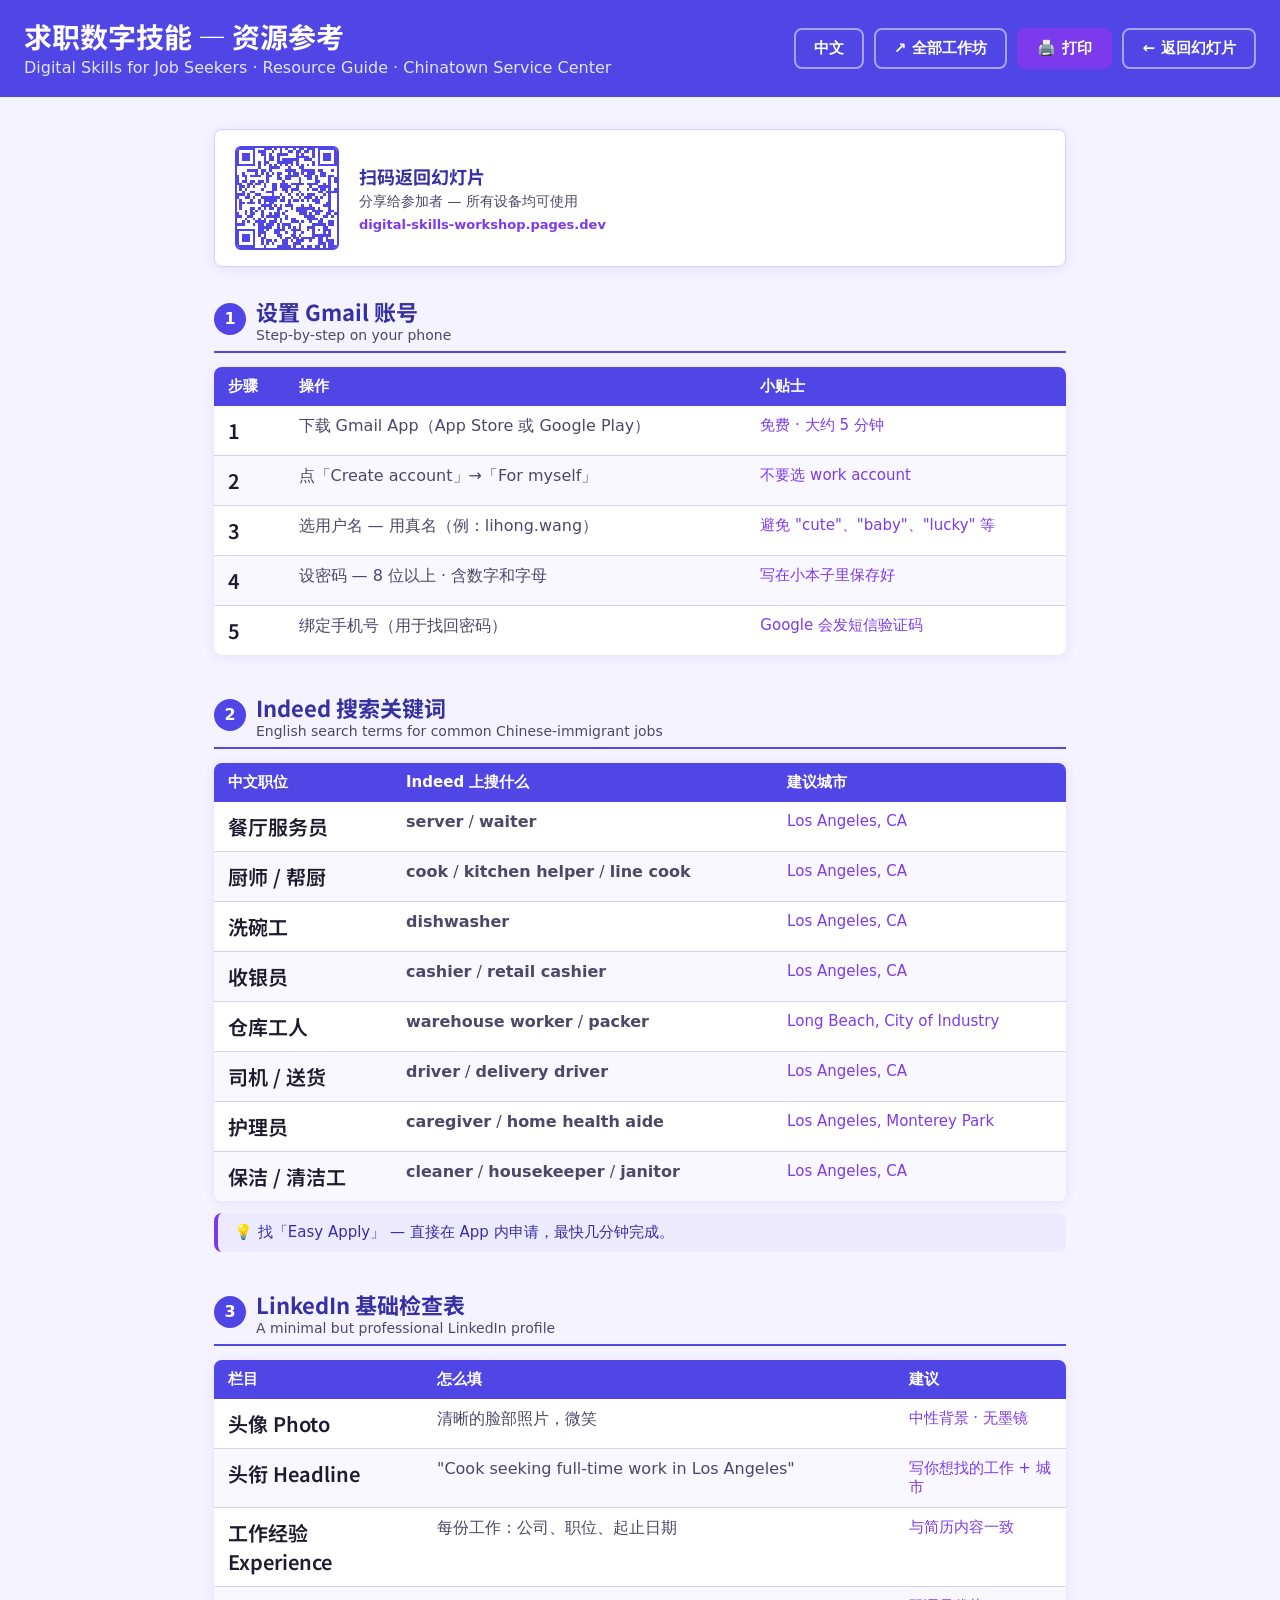
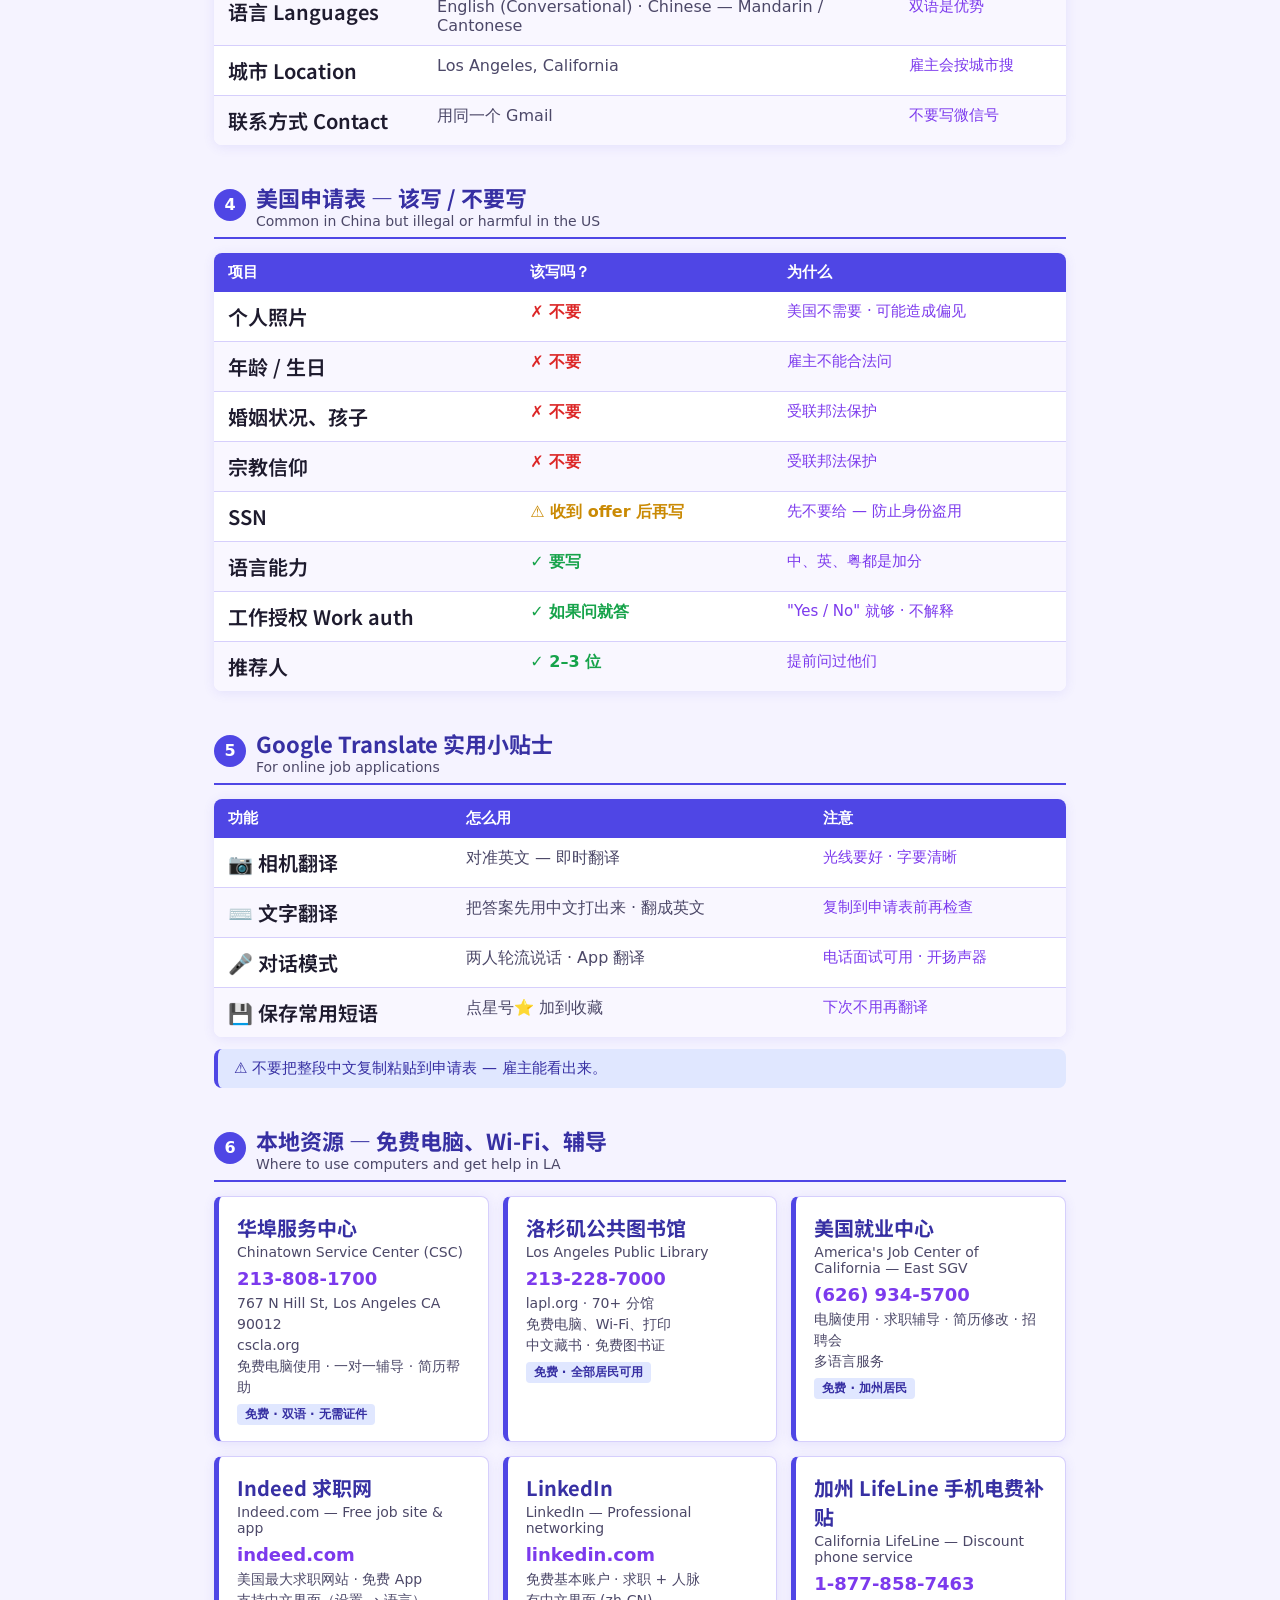
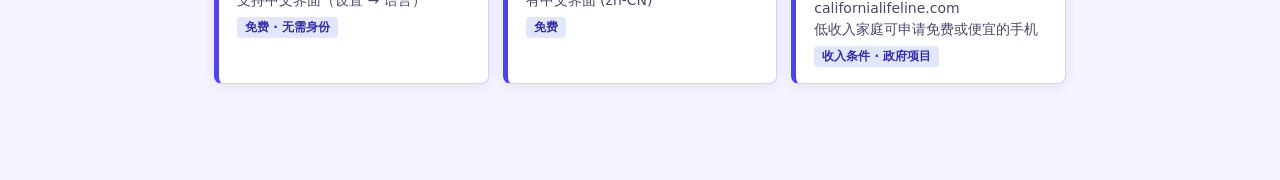
==== resources.html @ 804220ac "Initial commit: Digital Skills Workshop with hub back-chip 13-slide bilingual workshop deck for the " ====
<!DOCTYPE html>
<html lang="zh-Hans">
<head>
  <meta charset="UTF-8">
  <meta name="viewport" content="width=device-width, initial-scale=1.0">
  <title>求职数字技能 — 资源 · Digital Skills Resources — CSC</title>
  <meta name="description" content="Bilingual digital skills reference guide for new immigrants in LA — email setup, Indeed search terms, LinkedIn basics, US application rules. Chinatown Service Center.">
  <link rel="canonical" href="https://digital-skills-workshop.pages.dev/resources">
  <meta property="og:title" content="求职数字技能 — 资源参考 · Digital Skills Resources — Chinatown Service Center">
  <meta property="og:description" content="Bilingual digital skills reference — Gmail, Indeed, LinkedIn, online applications, and local computer-lab resources for job seekers in LA.">
  <meta property="og:type" content="website">
  <meta property="og:url" content="https://digital-skills-workshop.pages.dev/resources">
  <meta name="twitter:card" content="summary">
  <link rel="icon" href="data:image/svg+xml,<svg xmlns='http://www.w3.org/2000/svg' viewBox='0 0 100 100'><text y='.9em' font-size='90'>📱</text></svg>">
  <link rel="preconnect" href="https://fonts.googleapis.com">
  <link rel="preconnect" href="https://fonts.gstatic.com" crossorigin>
  <link rel="stylesheet" href="https://fonts.googleapis.com/css2?family=Noto+Sans+SC:wght@400;500;700&display=swap">
  <link rel="stylesheet" href="styles.css">
  <link rel="stylesheet" href="print.css">
</head>
<body class="zh resources-body">

<!-- ── Header ──────────────────────────────────────────── -->
<header class="resources-header no-print">
  <div class="resources-title-block">
    <div class="resources-title-zh">求职数字技能 — 资源参考</div>
    <div class="resources-title-en">Digital Skills for Job Seekers · Resource Guide · Chinatown Service Center</div>
  </div>
  <div class="header-actions">
    <button class="btn-ghost" id="langToggle" onclick="toggleLang()" aria-label="切换语言 · Toggle language">中文</button>
    <a class="btn-ghost" href="https://csc-workshops.pages.dev" target="_blank" rel="noopener">↗ <span class="zh">全部工作坊</span><span class="en">All workshops</span></a>
    <button class="btn-primary print-btn" onclick="window.print()">🖨️ <span class="zh">打印</span><span class="en">Print</span></button>
    <a class="btn-ghost back-link" href="index.html">← <span class="zh">返回幻灯片</span><span class="en">Back to Slides</span></a>
  </div>
</header>

<main class="resources-page">

  <!-- QR top -->
  <div class="qr-top-row no-print" id="qr-top-row">
    <div id="qr-top"></div>
    <div class="qr-top-info">
      <div class="qr-top-zh"><span class="zh">扫码返回幻灯片</span><span class="en">Scan to view slides</span></div>
      <div class="qr-top-en"><span class="zh">分享给参加者 — 所有设备均可使用</span><span class="en">Share with participants — works on any device</span></div>
      <div class="qr-top-url">digital-skills-workshop.pages.dev</div>
    </div>
  </div>

  <!-- ── Section 1: Gmail Setup Quick Steps ────────────── -->
  <div class="resource-section">
    <div class="section-header">
      <div class="section-num">1</div>
      <div>
        <div class="section-title-zh"><span class="zh">设置 Gmail 账号</span><span class="en">Setting Up Gmail</span></div>
        <div class="section-title-en"><span class="zh">Step-by-step on your phone</span><span class="en">手机操作步骤</span></div>
      </div>
    </div>
    <table class="res-table">
      <thead>
        <tr>
          <th><span class="zh">步骤</span><span class="en">Step</span></th>
          <th><span class="zh">操作</span><span class="en">What to do</span></th>
          <th><span class="zh">小贴士</span><span class="en">Tips</span></th>
        </tr>
      </thead>
      <tbody>
        <tr>
          <td class="zh-cell">1</td>
          <td class="en-cell"><span class="zh">下载 Gmail App（App Store 或 Google Play）</span><span class="en">Download Gmail app (App Store / Google Play)</span></td>
          <td class="tip-cell"><span class="zh">免费 · 大约 5 分钟</span><span class="en">Free · about 5 minutes</span></td>
        </tr>
        <tr>
          <td class="zh-cell">2</td>
          <td class="en-cell"><span class="zh">点「Create account」→「For myself」</span><span class="en">Tap "Create account" → "For myself"</span></td>
          <td class="tip-cell"><span class="zh">不要选 work account</span><span class="en">Don't pick "work account"</span></td>
        </tr>
        <tr>
          <td class="zh-cell">3</td>
          <td class="en-cell"><span class="zh">选用户名 — 用真名（例：lihong.wang）</span><span class="en">Pick username — use your real name (e.g., lihong.wang)</span></td>
          <td class="tip-cell"><span class="zh">避免 "cute"、"baby"、"lucky" 等</span><span class="en">Avoid "cute", "baby", "lucky", etc.</span></td>
        </tr>
        <tr>
          <td class="zh-cell">4</td>
          <td class="en-cell"><span class="zh">设密码 — 8 位以上 · 含数字和字母</span><span class="en">Set password — 8+ chars with letters &amp; numbers</span></td>
          <td class="tip-cell"><span class="zh">写在小本子里保存好</span><span class="en">Write it in a notebook and keep safe</span></td>
        </tr>
        <tr>
          <td class="zh-cell">5</td>
          <td class="en-cell"><span class="zh">绑定手机号（用于找回密码）</span><span class="en">Link phone number (for recovery)</span></td>
          <td class="tip-cell"><span class="zh">Google 会发短信验证码</span><span class="en">Google will text a verification code</span></td>
        </tr>
      </tbody>
    </table>
  </div>

  <!-- ── Section 2: Indeed Search Tips ─────────────────── -->
  <div class="resource-section">
    <div class="section-header">
      <div class="section-num">2</div>
      <div>
        <div class="section-title-zh"><span class="zh">Indeed 搜索关键词</span><span class="en">Indeed Search Keywords</span></div>
        <div class="section-title-en"><span class="zh">English search terms for common Chinese-immigrant jobs</span><span class="en">常见职位的英文搜索词</span></div>
      </div>
    </div>
    <table class="res-table">
      <thead>
        <tr>
          <th><span class="zh">中文职位</span><span class="en">Job (CN)</span></th>
          <th><span class="zh">Indeed 上搜什么</span><span class="en">Search this on Indeed</span></th>
          <th><span class="zh">建议城市</span><span class="en">City suggestion</span></th>
        </tr>
      </thead>
      <tbody>
        <tr>
          <td class="zh-cell"><span class="zh">餐厅服务员</span><span class="en">Restaurant server</span></td>
          <td class="en-cell"><strong>server</strong> / <strong>waiter</strong></td>
          <td class="tip-cell">Los Angeles, CA</td>
        </tr>
        <tr>
          <td class="zh-cell"><span class="zh">厨师 / 帮厨</span><span class="en">Cook / kitchen helper</span></td>
          <td class="en-cell"><strong>cook</strong> / <strong>kitchen helper</strong> / <strong>line cook</strong></td>
          <td class="tip-cell">Los Angeles, CA</td>
        </tr>
        <tr>
          <td class="zh-cell"><span class="zh">洗碗工</span><span class="en">Dishwasher</span></td>
          <td class="en-cell"><strong>dishwasher</strong></td>
          <td class="tip-cell">Los Angeles, CA</td>
        </tr>
        <tr>
          <td class="zh-cell"><span class="zh">收银员</span><span class="en">Cashier</span></td>
          <td class="en-cell"><strong>cashier</strong> / <strong>retail cashier</strong></td>
          <td class="tip-cell">Los Angeles, CA</td>
        </tr>
        <tr>
          <td class="zh-cell"><span class="zh">仓库工人</span><span class="en">Warehouse worker</span></td>
          <td class="en-cell"><strong>warehouse worker</strong> / <strong>packer</strong></td>
          <td class="tip-cell">Long Beach, City of Industry</td>
        </tr>
        <tr>
          <td class="zh-cell"><span class="zh">司机 / 送货</span><span class="en">Driver / delivery</span></td>
          <td class="en-cell"><strong>driver</strong> / <strong>delivery driver</strong></td>
          <td class="tip-cell">Los Angeles, CA</td>
        </tr>
        <tr>
          <td class="zh-cell"><span class="zh">护理员</span><span class="en">Caregiver / home aide</span></td>
          <td class="en-cell"><strong>caregiver</strong> / <strong>home health aide</strong></td>
          <td class="tip-cell">Los Angeles, Monterey Park</td>
        </tr>
        <tr>
          <td class="zh-cell"><span class="zh">保洁 / 清洁工</span><span class="en">Cleaner / housekeeping</span></td>
          <td class="en-cell"><strong>cleaner</strong> / <strong>housekeeper</strong> / <strong>janitor</strong></td>
          <td class="tip-cell">Los Angeles, CA</td>
        </tr>
      </tbody>
    </table>
    <div style="margin-top:12px;background:var(--accent-light);border-left:4px solid var(--accent-dark);border-radius:8px;padding:10px 16px;font-size:15px;color:var(--primary-dark);">
      <span class="zh">💡 找「Easy Apply」 — 直接在 App 内申请，最快几分钟完成。</span>
      <span class="en">💡 Look for "Easy Apply" — apply directly inside the app, often in minutes.</span>
    </div>
  </div>

  <!-- ── Section 3: LinkedIn Quick Checklist ───────────── -->
  <div class="resource-section">
    <div class="section-header">
      <div class="section-num">3</div>
      <div>
        <div class="section-title-zh"><span class="zh">LinkedIn 基础检查表</span><span class="en">LinkedIn Basics Checklist</span></div>
        <div class="section-title-en"><span class="zh">A minimal but professional LinkedIn profile</span><span class="en">最低但专业的 LinkedIn 资料</span></div>
      </div>
    </div>
    <table class="res-table">
      <thead>
        <tr>
          <th><span class="zh">栏目</span><span class="en">Field</span></th>
          <th><span class="zh">怎么填</span><span class="en">What to put</span></th>
          <th><span class="zh">建议</span><span class="en">Tip</span></th>
        </tr>
      </thead>
      <tbody>
        <tr>
          <td class="zh-cell"><span class="zh">头像 Photo</span><span class="en">Profile photo</span></td>
          <td class="en-cell"><span class="zh">清晰的脸部照片，微笑</span><span class="en">Clear headshot, smiling</span></td>
          <td class="tip-cell"><span class="zh">中性背景 · 无墨镜</span><span class="en">Plain background · no sunglasses</span></td>
        </tr>
        <tr>
          <td class="zh-cell"><span class="zh">头衔 Headline</span><span class="en">Headline</span></td>
          <td class="en-cell"><span class="zh">"Cook seeking full-time work in Los Angeles"</span><span class="en">"Cook seeking full-time work in Los Angeles"</span></td>
          <td class="tip-cell"><span class="zh">写你想找的工作 + 城市</span><span class="en">What you're seeking + city</span></td>
        </tr>
        <tr>
          <td class="zh-cell"><span class="zh">工作经验 Experience</span><span class="en">Experience</span></td>
          <td class="en-cell"><span class="zh">每份工作：公司、职位、起止日期</span><span class="en">Each job: company, title, dates</span></td>
          <td class="tip-cell"><span class="zh">与简历内容一致</span><span class="en">Match your resume</span></td>
        </tr>
        <tr>
          <td class="zh-cell"><span class="zh">语言 Languages</span><span class="en">Languages</span></td>
          <td class="en-cell"><span class="zh">English (Conversational) · Chinese — Mandarin / Cantonese</span><span class="en">English (Conversational) · Chinese — Mandarin / Cantonese</span></td>
          <td class="tip-cell"><span class="zh">双语是优势</span><span class="en">Bilingual is a plus</span></td>
        </tr>
        <tr>
          <td class="zh-cell"><span class="zh">城市 Location</span><span class="en">Location</span></td>
          <td class="en-cell"><span class="zh">Los Angeles, California</span><span class="en">Los Angeles, California</span></td>
          <td class="tip-cell"><span class="zh">雇主会按城市搜</span><span class="en">Employers filter by city</span></td>
        </tr>
        <tr>
          <td class="zh-cell"><span class="zh">联系方式 Contact</span><span class="en">Contact info</span></td>
          <td class="en-cell"><span class="zh">用同一个 Gmail</span><span class="en">Use the same Gmail you set up</span></td>
          <td class="tip-cell"><span class="zh">不要写微信号</span><span class="en">Don't list a WeChat ID</span></td>
        </tr>
      </tbody>
    </table>
  </div>

  <!-- ── Section 4: What to Include / Avoid on US Applications -->
  <div class="resource-section">
    <div class="section-header">
      <div class="section-num">4</div>
      <div>
        <div class="section-title-zh"><span class="zh">美国申请表 — 该写 / 不要写</span><span class="en">US Applications — Include / Avoid</span></div>
        <div class="section-title-en"><span class="zh">Common in China but illegal or harmful in the US</span><span class="en">在中国常见但在美国不合法或不利的</span></div>
      </div>
    </div>
    <table class="res-table">
      <thead>
        <tr>
          <th><span class="zh">项目</span><span class="en">Item</span></th>
          <th><span class="zh">该写吗？</span><span class="en">Include?</span></th>
          <th><span class="zh">为什么</span><span class="en">Why</span></th>
        </tr>
      </thead>
      <tbody>
        <tr>
          <td class="zh-cell"><span class="zh">个人照片</span><span class="en">Personal photo</span></td>
          <td class="en-cell" style="color:#dc2626;font-weight:700;">✗ <span class="zh">不要</span><span class="en">No</span></td>
          <td class="tip-cell"><span class="zh">美国不需要 · 可能造成偏见</span><span class="en">Not used in US · could bias employers</span></td>
        </tr>
        <tr>
          <td class="zh-cell"><span class="zh">年龄 / 生日</span><span class="en">Age / birthday</span></td>
          <td class="en-cell" style="color:#dc2626;font-weight:700;">✗ <span class="zh">不要</span><span class="en">No</span></td>
          <td class="tip-cell"><span class="zh">雇主不能合法问</span><span class="en">Employers can't legally ask</span></td>
        </tr>
        <tr>
          <td class="zh-cell"><span class="zh">婚姻状况、孩子</span><span class="en">Marital status, children</span></td>
          <td class="en-cell" style="color:#dc2626;font-weight:700;">✗ <span class="zh">不要</span><span class="en">No</span></td>
          <td class="tip-cell"><span class="zh">受联邦法保护</span><span class="en">Protected by federal law</span></td>
        </tr>
        <tr>
          <td class="zh-cell"><span class="zh">宗教信仰</span><span class="en">Religion</span></td>
          <td class="en-cell" style="color:#dc2626;font-weight:700;">✗ <span class="zh">不要</span><span class="en">No</span></td>
          <td class="tip-cell"><span class="zh">受联邦法保护</span><span class="en">Protected by federal law</span></td>
        </tr>
        <tr>
          <td class="zh-cell"><span class="zh">SSN</span><span class="en">Social Security Number</span></td>
          <td class="en-cell" style="color:#ca8a04;font-weight:700;">⚠ <span class="zh">收到 offer 后再写</span><span class="en">Only after offer</span></td>
          <td class="tip-cell"><span class="zh">先不要给 — 防止身份盗用</span><span class="en">Don't share early — identity theft risk</span></td>
        </tr>
        <tr>
          <td class="zh-cell"><span class="zh">语言能力</span><span class="en">Languages</span></td>
          <td class="en-cell" style="color:#16a34a;font-weight:700;">✓ <span class="zh">要写</span><span class="en">Yes</span></td>
          <td class="tip-cell"><span class="zh">中、英、粤都是加分</span><span class="en">Chinese/English/Cantonese all help</span></td>
        </tr>
        <tr>
          <td class="zh-cell"><span class="zh">工作授权 Work auth</span><span class="en">Work authorization</span></td>
          <td class="en-cell" style="color:#16a34a;font-weight:700;">✓ <span class="zh">如果问就答</span><span class="en">Answer if asked</span></td>
          <td class="tip-cell"><span class="zh">"Yes / No" 就够 · 不解释</span><span class="en">"Yes / No" is enough · no need to explain</span></td>
        </tr>
        <tr>
          <td class="zh-cell"><span class="zh">推荐人</span><span class="en">References</span></td>
          <td class="en-cell" style="color:#16a34a;font-weight:700;">✓ <span class="zh">2–3 位</span><span class="en">2–3 people</span></td>
          <td class="tip-cell"><span class="zh">提前问过他们</span><span class="en">Ask them first</span></td>
        </tr>
      </tbody>
    </table>
  </div>

  <!-- ── Section 5: Google Translate Tips ──────────────── -->
  <div class="resource-section">
    <div class="section-header">
      <div class="section-num">5</div>
      <div>
        <div class="section-title-zh"><span class="zh">Google Translate 实用小贴士</span><span class="en">Google Translate Tips</span></div>
        <div class="section-title-en"><span class="zh">For online job applications</span><span class="en">在线申请工作时使用</span></div>
      </div>
    </div>
    <table class="res-table">
      <thead>
        <tr>
          <th><span class="zh">功能</span><span class="en">Feature</span></th>
          <th><span class="zh">怎么用</span><span class="en">How</span></th>
          <th><span class="zh">注意</span><span class="en">Watch out</span></th>
        </tr>
      </thead>
      <tbody>
        <tr>
          <td class="zh-cell">📷 <span class="zh">相机翻译</span><span class="en">Camera</span></td>
          <td class="en-cell"><span class="zh">对准英文 — 即时翻译</span><span class="en">Point camera at English — translates live</span></td>
          <td class="tip-cell"><span class="zh">光线要好 · 字要清晰</span><span class="en">Good lighting · clear text</span></td>
        </tr>
        <tr>
          <td class="zh-cell">⌨️ <span class="zh">文字翻译</span><span class="en">Text input</span></td>
          <td class="en-cell"><span class="zh">把答案先用中文打出来 · 翻成英文</span><span class="en">Type answer in Chinese · translate to English</span></td>
          <td class="tip-cell"><span class="zh">复制到申请表前再检查</span><span class="en">Check before pasting into form</span></td>
        </tr>
        <tr>
          <td class="zh-cell">🎤 <span class="zh">对话模式</span><span class="en">Conversation</span></td>
          <td class="en-cell"><span class="zh">两人轮流说话 · App 翻译</span><span class="en">Take turns speaking · app translates</span></td>
          <td class="tip-cell"><span class="zh">电话面试可用 · 开扬声器</span><span class="en">Works for phone interviews · use speaker</span></td>
        </tr>
        <tr>
          <td class="zh-cell">💾 <span class="zh">保存常用短语</span><span class="en">Save phrases</span></td>
          <td class="en-cell"><span class="zh">点星号⭐ 加到收藏</span><span class="en">Tap star ⭐ to save</span></td>
          <td class="tip-cell"><span class="zh">下次不用再翻译</span><span class="en">No need to re-translate</span></td>
        </tr>
      </tbody>
    </table>
    <div style="margin-top:12px;background:var(--primary-light);border-left:4px solid var(--primary);border-radius:8px;padding:10px 16px;font-size:15px;color:var(--primary-dark);">
      <span class="zh">⚠️ 不要把整段中文复制粘贴到申请表 — 雇主能看出来。</span>
      <span class="en">⚠️ Don't paste the raw machine translation — employers can usually tell. Edit it first.</span>
    </div>
  </div>

  <!-- ── Section 6: Local Resources ────────────────────── -->
  <div class="resource-section">
    <div class="section-header">
      <div class="section-num">6</div>
      <div>
        <div class="section-title-zh"><span class="zh">本地资源 — 免费电脑、Wi-Fi、辅导</span><span class="en">Local Resources — Free Computer, Wi-Fi, Help</span></div>
        <div class="section-title-en"><span class="zh">Where to use computers and get help in LA</span><span class="en">洛杉矶可用电脑和求职辅导的地方</span></div>
      </div>
    </div>
    <div class="org-cards">
      <div class="org-card">
        <div class="org-name-zh"><span class="zh">华埠服务中心</span><span class="en">Chinatown Service Center</span></div>
        <div class="org-name-en"><span class="zh">Chinatown Service Center (CSC)</span><span class="en">华埠服务中心</span></div>
        <div class="org-phone">213-808-1700</div>
        <div class="org-detail">
          <span class="zh">767 N Hill St, Los Angeles CA 90012<br>cscla.org<br>免费电脑使用 · 一对一辅导 · 简历帮助</span>
          <span class="en">767 N Hill St, Los Angeles CA 90012<br>cscla.org<br>Free computer access · 1-on-1 help · Resume aid</span>
        </div>
        <div class="org-badge"><span class="zh">免费 · 双语 · 无需证件</span><span class="en">Free · Bilingual · No ID required</span></div>
      </div>
      <div class="org-card">
        <div class="org-name-zh"><span class="zh">洛杉矶公共图书馆</span><span class="en">LA Public Library</span></div>
        <div class="org-name-en"><span class="zh">Los Angeles Public Library</span><span class="en">洛杉矶公共图书馆</span></div>
        <div class="org-phone">213-228-7000</div>
        <div class="org-detail">
          <span class="zh">lapl.org · 70+ 分馆<br>免费电脑、Wi-Fi、打印<br>中文藏书 · 免费图书证</span>
          <span class="en">lapl.org · 70+ branches<br>Free computers, Wi-Fi, printing<br>Chinese books · Free library card</span>
        </div>
        <div class="org-badge"><span class="zh">免费 · 全部居民可用</span><span class="en">Free · Open to all residents</span></div>
      </div>
      <div class="org-card">
        <div class="org-name-zh"><span class="zh">美国就业中心</span><span class="en">AJCC — East SGV</span></div>
        <div class="org-name-en"><span class="zh">America's Job Center of California — East SGV</span><span class="en">美国就业中心 — 东圣盖博谷</span></div>
        <div class="org-phone">(626) 934-5700</div>
        <div class="org-detail">
          <span class="zh">电脑使用 · 求职辅导 · 简历修改 · 招聘会<br>多语言服务</span>
          <span class="en">Computer access · Job coaching · Resume help · Job fairs<br>Multilingual staff</span>
        </div>
        <div class="org-badge"><span class="zh">免费 · 加州居民</span><span class="en">Free · CA residents</span></div>
      </div>
      <div class="org-card">
        <div class="org-name-zh"><span class="zh">Indeed 求职网</span><span class="en">Indeed</span></div>
        <div class="org-name-en"><span class="zh">Indeed.com — Free job site &amp; app</span><span class="en">Indeed.com — 免费求职网站和 App</span></div>
        <div class="org-phone">indeed.com</div>
        <div class="org-detail">
          <span class="zh">美国最大求职网站 · 免费 App<br>支持中文界面（设置 → 语言）</span>
          <span class="en">Largest US job site · Free app<br>Supports Chinese UI (Settings → Language)</span>
        </div>
        <div class="org-badge"><span class="zh">免费 · 无需身份</span><span class="en">Free · No status check</span></div>
      </div>
      <div class="org-card">
        <div class="org-name-zh"><span class="zh">LinkedIn</span><span class="en">LinkedIn</span></div>
        <div class="org-name-en"><span class="zh">LinkedIn — Professional networking</span><span class="en">LinkedIn — 职业人脉</span></div>
        <div class="org-phone">linkedin.com</div>
        <div class="org-detail">
          <span class="zh">免费基本账户 · 求职 + 人脉<br>有中文界面 (zh-CN)</span>
          <span class="en">Free basic account · Job search + networking<br>Chinese UI available (zh-CN)</span>
        </div>
        <div class="org-badge"><span class="zh">免费</span><span class="en">Free</span></div>
      </div>
      <div class="org-card">
        <div class="org-name-zh"><span class="zh">加州 LifeLine 手机电费补贴</span><span class="en">California LifeLine</span></div>
        <div class="org-name-en"><span class="zh">California LifeLine — Discount phone service</span><span class="en">加州 LifeLine — 手机服务补贴</span></div>
        <div class="org-phone">1-877-858-7463</div>
        <div class="org-detail">
          <span class="zh">californialifeline.com<br>低收入家庭可申请免费或便宜的手机</span>
          <span class="en">californialifeline.com<br>Low-income families can get free or cheap phone service</span>
        </div>
        <div class="org-badge"><span class="zh">收入条件 · 政府项目</span><span class="en">Income-based · Government program</span></div>
      </div>
    </div>
  </div>

</main>

<script src="qrcode.min.js"></script>
<script>
  function toggleLang() {
    const isZh = document.body.classList.toggle('zh');
    localStorage.setItem('dsw_lang', isZh ? 'zh' : 'en');
    document.documentElement.lang = isZh ? 'zh-Hans' : 'en';
    document.getElementById('langToggle').textContent = isZh ? '中文' : 'EN';
  }

  (function initLang() {
    const saved = localStorage.getItem('dsw_lang');
    const isZh = saved !== 'en';
    document.body.classList.toggle('zh', isZh);
    document.documentElement.lang = isZh ? 'zh-Hans' : 'en';
    document.getElementById('langToggle').textContent = isZh ? '中文' : 'EN';
  })();

  try {
    new QRCode(document.getElementById('qr-top'), {
      text: 'https://digital-skills-workshop.pages.dev',
      width: 100,
      height: 100,
      colorDark: '#4f46e5',
      colorLight: '#ffffff'
    });
  } catch(e) {
    const el = document.getElementById('qr-top');
    if (el) el.textContent = 'digital-skills-workshop.pages.dev';
  }

  if ('serviceWorker' in navigator) {
    navigator.serviceWorker.register('/sw.js');
  }
</script>
</body>
</html>
---- styles.css ----
/* ─── CSS Custom Properties ─────────────────────────────── */
:root {
  --bg:           #f5f3ff;
  --surface:      #ffffff;
  --primary:      #4f46e5;
  --primary-dark: #3730a3;
  --primary-light:#e0e7ff;
  --accent:       #a78bfa;
  --accent-dark:  #7c3aed;
  --accent-light: #ede9fe;
  --text:         #1e1b2e;
  --text-sub:     #4c4868;
  --border:       #d6cffc;
  --shadow:       0 2px 12px rgba(79,70,229,0.10);
  --radius-card:  8px;
  --radius-activity: 12px;
  --radius-btn:   8px;
  --transition:   200ms ease;
  /* Activity match-state colors */
  --match-1:      #4f46e5;
  --match-1-bg:   #e0e7ff;
  --match-2:      #7c3aed;
  --match-2-bg:   #ede9fe;
  --match-3:      #b45309;
  --match-3-bg:   #fef3c7;
}

/* ─── Slide Transition ──────────────────────────────────── */
@keyframes slideFadeIn {
  from { opacity: 0; transform: translateY(6px); }
  to   { opacity: 1; transform: translateY(0); }
}

/* ─── Reset ─────────────────────────────────────────────── */
*, *::before, *::after { box-sizing: border-box; margin: 0; padding: 0; }
html { font-size: 16px; }
body {
  font-family: -apple-system, BlinkMacSystemFont, "Segoe UI", system-ui, sans-serif;
  background: var(--bg);
  color: var(--text);
  height: 100dvh;
  overflow: hidden;
  display: flex;
  flex-direction: column;
}

/* ─── Language Visibility ───────────────────────────────── */
body.zh .en { display: none !important; }
body:not(.zh) .zh { display: none !important; }

/* ─── Suppress focus ring on programmatic heading focus ─── */
h1:focus:not(:focus-visible),
h2:focus:not(:focus-visible) { outline: none; }

/* ─── Explicit focus-visible for interactive elements ───── */
.nav-btn:focus-visible,
.reveal-btn:focus-visible,
.lang-toggle:focus-visible {
  outline: 3px solid #fff;
  outline-offset: 2px;
}
a:focus-visible {
  outline: 3px solid var(--primary);
  outline-offset: 2px;
  border-radius: 2px;
}

/* ─── Skip Link ─────────────────────────────────────────── */
.skip-to-main {
  position: absolute;
  left: -9999px;
  top: 0;
  background: var(--primary);
  color: #fff;
  padding: 8px 16px;
  z-index: 100;
  border-radius: 0 0 8px 0;
}
.skip-to-main:focus { left: 0; }

/* ─── Noscript ──────────────────────────────────────────── */
.noscript-msg {
  position: fixed; inset: 0;
  display: flex; align-items: center; justify-content: center;
  background: var(--bg); font-size: 1.25rem;
  padding: 2rem; text-align: center;
}

/* ─── Header ────────────────────────────────────────────── */
.slide-header {
  display: flex;
  align-items: center;
  justify-content: space-between;
  padding: 10px 20px;
  background: var(--primary);
  color: #fff;
  flex-shrink: 0;
  min-height: 44px;
}
.section-label {
  font-size: 14px;
  font-weight: 600;
  letter-spacing: 0.03em;
  opacity: 0.9;
}
.slide-counter {
  font-size: 14px;
  font-weight: 600;
  background: rgba(255,255,255,0.2);
  padding: 3px 10px;
  border-radius: 20px;
}

/* ─── Header Right Group ────────────────────────────────── */
.header-right {
  display: flex;
  align-items: center;
  gap: 10px;
}

/* ─── Language Toggle ───────────────────────────────────── */
.lang-toggle {
  background: rgba(255,255,255,0.18);
  color: #fff;
  border: 1.5px solid rgba(255,255,255,0.4);
  border-radius: var(--radius-btn);
  padding: 4px 12px;
  font-size: 13px;
  font-weight: 600;
  cursor: pointer;
  transition: background var(--transition);
  line-height: 1.4;
  flex-shrink: 0;
}
.lang-toggle:hover { background: rgba(255,255,255,0.28); }

/* ─── Slides Area ───────────────────────────────────────── */
.slides-area {
  flex: 1;
  position: relative;
  overflow: hidden;
}

/* ─── Slide Base ────────────────────────────────────────── */
.slide {
  display: none;
  position: absolute;
  inset: 0;
  background: var(--bg);
  overflow-y: auto;
  padding: 32px 40px 24px;
}
.slide.active { display: flex; flex-direction: column; animation: slideFadeIn 220ms ease-out; }
.slide-centered { align-items: center; text-align: center; }
.slide-inner { width: 100%; max-width: 1100px; margin: 0 auto; }
.slide-centered .slide-inner { display: flex; flex-direction: column; align-items: center; }

/* ─── Title Slide ───────────────────────────────────────── */
.title-slide {
  background: radial-gradient(ellipse at 60% 40%, #6d62f5 0%, var(--primary) 55%, var(--primary-dark) 100%);
  justify-content: center;
  color: #fff;
}
.title-slide .slide-inner { text-align: center; }
.csc-name {
  font-size: 18px;
  font-weight: 500;
  opacity: 0.85;
  margin-bottom: 24px;
  letter-spacing: 0.04em;
}
.main-title {
  font-family: "PingFang SC", "Noto Sans SC", "Microsoft YaHei", sans-serif;
  font-size: 64px;
  font-weight: 700;
  line-height: 1.2;
  margin-bottom: 12px;
  text-shadow: 0 2px 8px rgba(0,0,0,0.2);
}
.main-subtitle {
  font-size: 32px;
  font-weight: 400;
  opacity: 0.88;
  margin-bottom: 32px;
}
.date-line { font-size: 18px; opacity: 0.72; margin-bottom: 36px; }
.start-hint {
  display: inline-block;
  font-size: 16px;
  opacity: 0.72;
  background: rgba(255,255,255,0.15);
  padding: 6px 16px;
  border-radius: 20px;
  border: 1px solid rgba(255,255,255,0.3);
}

/* ─── Topic Badge ───────────────────────────────────────── */
.topic-badge svg { vertical-align: middle; }
.topic-badge {
  display: inline-flex;
  align-items: center;
  gap: 6px;
  background: var(--primary-light);
  color: var(--primary-dark);
  font-size: 14px;
  font-weight: 700;
  padding: 5px 14px;
  border-radius: 20px;
  margin-bottom: 16px;
  text-transform: uppercase;
  letter-spacing: 0.04em;
}

/* ─── Slide Headings ────────────────────────────────────── */
.zh-headline {
  font-family: "PingFang SC", "Noto Sans SC", "Microsoft YaHei", sans-serif;
  font-size: 48px;
  font-weight: 700;
  color: var(--primary-dark);
  line-height: 1.2;
  margin-bottom: 6px;
}
.en-subtitle {
  font-size: 22px;
  font-weight: 500;
  color: var(--text-sub);
  margin-bottom: 24px;
  line-height: 1.4;
}

/* ─── Checklist / Step Cards ────────────────────────────── */
.checklist {
  list-style: none;
  display: flex;
  flex-direction: column;
  gap: 10px;
  width: 100%;
}
.checklist li {
  background: var(--surface);
  border: 1.5px solid var(--border);
  border-left: 5px solid var(--primary);
  border-radius: var(--radius-card);
  padding: 14px 18px;
  display: flex;
  align-items: center;
  gap: 14px;
  box-shadow: var(--shadow);
}
.check-num {
  width: 32px;
  height: 32px;
  border-radius: 50%;
  background: var(--primary);
  color: #fff;
  font-size: 16px;
  font-weight: 700;
  display: flex;
  align-items: center;
  justify-content: center;
  flex-shrink: 0;
}
.check-text-zh {
  font-family: "PingFang SC", "Noto Sans SC", "Microsoft YaHei", sans-serif;
  font-size: 26px;
  font-weight: 700;
  color: var(--text);
  line-height: 1.2;
}
.check-text-en {
  font-size: 16px;
  color: var(--text-sub);
  line-height: 1.3;
}

/* ─── Reveal Button ─────────────────────────────────────── */
.reveal-btn {
  background: var(--accent-dark);
  color: #fff;
  border: none;
  border-radius: var(--radius-btn);
  padding: 14px 32px;
  font-size: 20px;
  font-weight: 700;
  cursor: pointer;
  transition: background var(--transition), transform var(--transition);
  font-family: "PingFang SC", "Noto Sans SC", "Microsoft YaHei", -apple-system, sans-serif;
  margin-top: 12px;
}
.reveal-btn:hover { background: var(--primary-dark); transform: translateY(-1px); }
.reveal-btn:disabled { background: var(--border); color: var(--text-sub); cursor: not-allowed; transform: none; }

/* ─── Activity Slide ────────────────────────────────────── */
.activity-slide { background: var(--accent-light); }
.activity-slide .topic-badge {
  background: var(--surface);
  color: var(--primary-dark);
}
.activity-slide .zh-headline,
.activity-slide .en-subtitle {
  color: var(--primary-dark);
}
.activity-layout {
  display: grid;
  grid-template-columns: 1fr 1fr;
  gap: 20px;
  width: 100%;
  margin-bottom: 20px;
}
.activity-column-label {
  font-size: 15px;
  font-weight: 700;
  color: var(--primary-dark);
  text-transform: uppercase;
  letter-spacing: 0.06em;
  margin-bottom: 10px;
  text-align: center;
}
.scenario-card {
  background: var(--surface);
  border: 2px solid var(--border);
  border-radius: var(--radius-activity);
  padding: 14px 16px;
  margin-bottom: 10px;
  box-shadow: var(--shadow);
  transition: border-color var(--transition), background var(--transition);
}
.scenario-card.match-1 { border-color: var(--match-1); background: var(--match-1-bg); }
.scenario-card.match-2 { border-color: var(--match-2); background: var(--match-2-bg); }
.scenario-card.match-3 { border-color: var(--match-3); background: var(--match-3-bg); }
.scenario-text-zh {
  font-family: "PingFang SC", "Noto Sans SC", "Microsoft YaHei", sans-serif;
  font-size: 22px;
  font-weight: 600;
  color: var(--text);
  line-height: 1.4;
  margin-bottom: 4px;
}

/* ─── Phone Mockup (for Gmail/Indeed/LinkedIn slides) ───── */
.phone-grid {
  display: grid;
  grid-template-columns: 1fr 1fr;
  gap: 20px;
  width: 100%;
  align-items: start;
}
.phone-mockup {
  background: linear-gradient(160deg, #4338ca 0%, var(--primary) 100%);
  border-radius: 24px;
  padding: 18px;
  box-shadow: 0 6px 24px rgba(79,70,229,0.28);
  color: #fff;
}
.phone-screen {
  background: #fff;
  color: var(--text);
  border-radius: 12px;
  padding: 16px 14px;
  display: flex;
  flex-direction: column;
  gap: 10px;
  min-height: 280px;
}
.phone-app-bar {
  display: flex;
  align-items: center;
  gap: 8px;
  padding-bottom: 8px;
  border-bottom: 1.5px solid var(--border);
  font-weight: 700;
  font-family: "PingFang SC", "Noto Sans SC", "Microsoft YaHei", sans-serif;
  font-size: 18px;
  color: var(--primary-dark);
}
.phone-app-bar svg { flex-shrink: 0; }
.phone-field {
  background: var(--bg);
  border: 1.5px dashed var(--border);
  border-radius: 8px;
  padding: 8px 12px;
  font-size: 14px;
  color: var(--text);
  display: flex;
  align-items: center;
  gap: 8px;
}
.phone-field strong { color: var(--primary-dark); font-weight: 700; }
.phone-btn {
  background: var(--primary);
  color: #fff;
  border-radius: 8px;
  padding: 10px;
  text-align: center;
  font-weight: 700;
  font-size: 15px;
  margin-top: 4px;
}
.phone-steps {
  list-style: none;
  display: flex;
  flex-direction: column;
  gap: 12px;
}
.phone-steps li {
  background: var(--surface);
  border: 1.5px solid var(--border);
  border-left: 5px solid var(--accent);
  border-radius: var(--radius-card);
  padding: 12px 16px;
  display: flex;
  gap: 12px;
  align-items: flex-start;
  box-shadow: var(--shadow);
}
.phone-steps .check-num {
  background: var(--accent-dark);
}

/* ─── App Tile Grid (Indeed/LinkedIn icons row) ─────────── */
.app-row {
  display: flex;
  gap: 14px;
  flex-wrap: wrap;
  justify-content: center;
  margin-bottom: 16px;
}
.app-tile {
  background: var(--surface);
  border: 2px solid var(--border);
  border-radius: 16px;
  padding: 14px 18px;
  text-align: center;
  min-width: 130px;
  box-shadow: var(--shadow);
}
.app-tile-logo {
  width: 48px;
  height: 48px;
  border-radius: 12px;
  display: flex;
  align-items: center;
  justify-content: center;
  font-weight: 900;
  font-size: 24px;
  color: #fff;
  margin: 0 auto 6px;
}
.app-tile-logo.indeed { background: #003a9b; }
.app-tile-logo.linkedin { background: #0a66c2; }
.app-tile-logo.gmail { background: #ea4335; }
.app-tile-logo.translate { background: #34a853; }
.app-tile-name {
  font-family: "PingFang SC", "Noto Sans SC", "Microsoft YaHei", sans-serif;
  font-size: 16px;
  font-weight: 700;
  color: var(--primary-dark);
}

/* ─── 2x2 Icon Cards ────────────────────────────────────── */
.icon-grid {
  display: grid;
  grid-template-columns: 1fr 1fr;
  gap: 16px;
  width: 100%;
}
.icon-card {
  background: var(--surface);
  border: 1.5px solid var(--border);
  border-radius: var(--radius-card);
  padding: 20px 18px;
  box-shadow: var(--shadow);
  display: flex;
  align-items: center;
  gap: 14px;
}
.icon-emoji { flex-shrink: 0; color: var(--primary); }
.icon-text-zh {
  font-family: "PingFang SC", "Noto Sans SC", "Microsoft YaHei", sans-serif;
  font-size: 24px;
  font-weight: 700;
  color: var(--text);
  margin-bottom: 4px;
}
.icon-text-en {
  font-size: 15px;
  color: var(--text-sub);
}

/* ─── Do / Don't Two-Column ─────────────────────────────── */
.dodont-grid {
  display: grid;
  grid-template-columns: 1fr 1fr;
  gap: 16px;
  width: 100%;
}
.dodont-col {
  background: var(--surface);
  border: 2px solid var(--border);
  border-radius: var(--radius-card);
  padding: 16px 18px;
  box-shadow: var(--shadow);
}
.dodont-col.do { border-color: #16a34a; background: #f0fdf4; }
.dodont-col.dont { border-color: #dc2626; background: #fef2f2; }
.dodont-title {
  font-family: "PingFang SC", "Noto Sans SC", "Microsoft YaHei", sans-serif;
  font-size: 24px;
  font-weight: 800;
  margin-bottom: 10px;
  display: flex;
  align-items: center;
  gap: 8px;
}
.dodont-col.do .dodont-title { color: #166534; }
.dodont-col.dont .dodont-title { color: #991b1b; }
.dodont-list { list-style: none; display: flex; flex-direction: column; gap: 6px; }
.dodont-list li {
  font-family: "PingFang SC", "Noto Sans SC", "Microsoft YaHei", sans-serif;
  font-size: 18px;
  font-weight: 600;
  color: var(--text);
  padding: 6px 0 6px 24px;
  position: relative;
  line-height: 1.3;
}
.dodont-list li::before {
  position: absolute;
  left: 0; top: 6px;
  font-weight: 900;
  font-size: 18px;
}
.dodont-col.do .dodont-list li::before { content: "✓"; color: #16a34a; }
.dodont-col.dont .dodont-list li::before { content: "✗"; color: #dc2626; }
.dodont-list .small-en { display: block; font-size: 13px; font-weight: 400; color: var(--text-sub); margin-top: 2px; font-family: sans-serif; }

/* ─── Phrase Cards (Translate slide) ────────────────────── */
.phrase-list {
  display: flex;
  flex-direction: column;
  gap: 12px;
  width: 100%;
}
.phrase-card {
  background: var(--surface);
  border: 1.5px solid var(--border);
  border-radius: var(--radius-card);
  padding: 14px 18px;
  box-shadow: var(--shadow);
  display: grid;
  grid-template-columns: 1fr 1fr;
  gap: 8px 20px;
  align-items: center;
}
.phrase-en-text {
  font-size: 18px;
  font-weight: 600;
  color: var(--primary-dark);
  font-style: italic;
}
.phrase-zh-text {
  font-family: "PingFang SC", "Noto Sans SC", "Microsoft YaHei", sans-serif;
  font-size: 22px;
  font-weight: 600;
  color: var(--text);
}
.phrase-note {
  margin-top: 16px;
  background: var(--primary-light);
  border-left: 4px solid var(--primary);
  border-radius: var(--radius-card);
  padding: 12px 18px;
  width: 100%;
}
.phrase-note-zh {
  font-family: "PingFang SC", "Noto Sans SC", "Microsoft YaHei", sans-serif;
  font-size: 22px;
  font-weight: 700;
  color: var(--primary-dark);
  margin-bottom: 4px;
}
.phrase-note-en { font-size: 15px; color: var(--text-sub); }

/* ─── Quiz Slide ────────────────────────────────────────── */
.quiz-question {
  background: var(--surface);
  border: 2px solid var(--border);
  border-radius: var(--radius-activity);
  padding: 20px 24px;
  margin-bottom: 16px;
  width: 100%;
  max-width: 760px;
  box-shadow: var(--shadow);
}
.quiz-q-zh {
  font-family: "PingFang SC", "Noto Sans SC", "Microsoft YaHei", sans-serif;
  font-size: 28px;
  font-weight: 700;
  color: var(--text);
  margin-bottom: 6px;
  line-height: 1.3;
}
.quiz-q-en {
  font-size: 16px;
  color: var(--text-sub);
  line-height: 1.4;
}
.vote-prompt {
  font-size: 18px;
  color: var(--primary-dark);
  font-weight: 600;
  margin-bottom: 12px;
}
.answer-block {
  background: var(--surface);
  border: 2px solid var(--primary);
  border-radius: var(--radius-activity);
  padding: 16px 22px;
  width: 100%;
  max-width: 760px;
  margin-bottom: 12px;
  display: none;
}
.verdict-badge {
  display: inline-flex;
  align-items: center;
  gap: 6px;
  padding: 6px 16px;
  border-radius: 6px;
  font-size: 18px;
  font-weight: 800;
  margin-bottom: 10px;
}
.verdict-false { background: #fdecea; color: #c62828; border: 2px solid #ef9a9a; }
.verdict-true  { background: #e8f5e9; color: #2e7d32; border: 2px solid #a5d6a7; }
.answer-explanation-zh {
  font-family: "PingFang SC", "Noto Sans SC", "Microsoft YaHei", sans-serif;
  font-size: 24px;
  font-weight: 700;
  color: var(--text);
  margin-bottom: 6px;
  line-height: 1.3;
}
.answer-explanation-en {
  font-size: 15px;
  color: var(--text-sub);
  line-height: 1.5;
}
.q2-block { display: none; width: 100%; max-width: 760px; }

/* ─── Service Cards ─────────────────────────────────────── */
.service-grid {
  display: grid;
  grid-template-columns: repeat(auto-fit, minmax(180px, 1fr));
  gap: 14px;
  width: 100%;
  margin-bottom: 16px;
}
.service-card {
  background: var(--surface);
  border: 1.5px solid var(--border);
  border-radius: var(--radius-card);
  padding: 18px 14px;
  text-align: center;
  box-shadow: var(--shadow);
}
.service-icon { display: flex; justify-content: center; margin-bottom: 8px; color: var(--primary); }
.service-zh {
  font-family: "PingFang SC", "Noto Sans SC", "Microsoft YaHei", sans-serif;
  font-size: 22px;
  font-weight: 700;
  color: var(--primary-dark);
  margin-bottom: 4px;
}
.service-en { font-size: 14px; color: var(--text-sub); }
.csc-cta {
  background: var(--primary);
  color: #fff;
  border-radius: var(--radius-card);
  padding: 14px 24px;
  text-align: center;
  width: 100%;
}
.cta-zh {
  font-family: "PingFang SC", "Noto Sans SC", "Microsoft YaHei", sans-serif;
  font-size: 24px;
  font-weight: 700;
  margin-bottom: 6px;
}
.cta-en { font-size: 16px; opacity: 0.88; }
.cta-address { font-size: 15px; opacity: 0.8; margin-top: 6px; }

/* ─── Resource Cards ─────────────────────────────────────── */
.resource-cards {
  display: grid;
  grid-template-columns: repeat(auto-fit, minmax(200px, 1fr));
  gap: 14px;
  width: 100%;
  margin-bottom: 20px;
}
.resource-card {
  background: var(--surface);
  border: 1.5px solid var(--border);
  border-radius: var(--radius-card);
  padding: 16px;
  box-shadow: var(--shadow);
  text-align: center;
}
.resource-org {
  font-family: "PingFang SC", "Noto Sans SC", "Microsoft YaHei", sans-serif;
  font-size: 18px;
  font-weight: 700;
  color: var(--primary-dark);
  margin-bottom: 6px;
  line-height: 1.3;
}
.resource-phone {
  font-size: 20px;
  font-weight: 800;
  color: var(--accent-dark);
  margin-bottom: 4px;
}
.resource-desc { font-size: 13px; color: var(--text-sub); }

/* ─── QR Row ─────────────────────────────────────────────── */
.qr-row {
  display: flex;
  align-items: center;
  gap: 24px;
  margin-top: 8px;
  width: 100%;
  max-width: 600px;
}
.qr-row #qr-container canvas,
.qr-row #qr-container img { border-radius: 8px; border: 3px solid var(--primary); }

.qr-zh {
  font-family: "PingFang SC", "Noto Sans SC", "Microsoft YaHei", sans-serif;
  font-size: 22px;
  font-weight: 700;
  color: var(--primary-dark);
  margin-bottom: 6px;
}
.qr-en { font-size: 15px; color: var(--text-sub); margin-bottom: 4px; }
.qr-url { font-size: 14px; color: var(--accent-dark); font-weight: 600; word-break: break-all; }
.qr-url a { color: inherit; text-decoration: underline; cursor: pointer; pointer-events: auto; }
.qr-url a:hover { opacity: 0.8; }
.closing-msg {
  font-family: "PingFang SC", "Noto Sans SC", "Microsoft YaHei", sans-serif;
  font-size: 22px;
  font-weight: 700;
  color: var(--primary);
  text-align: center;
  margin-top: 16px;
}
.closing-msg .en-part { font-family: sans-serif; font-size: 15px; font-weight: 400; display: block; color: var(--text-sub); margin-top: 4px; }

/* ─── Agenda Grid ────────────────────────────────────────── */
.agenda-grid {
  display: grid;
  grid-template-columns: repeat(3, 1fr);
  gap: 20px;
  width: 100%;
  margin-top: 8px;
}
.agenda-card {
  background: var(--surface);
  border: 1.5px solid var(--border);
  border-radius: var(--radius-card);
  padding: 28px 20px;
  text-align: center;
  box-shadow: var(--shadow);
}
.agenda-num {
  font-size: 20px;
  font-weight: 900;
  color: var(--accent-dark);
  margin-bottom: 8px;
}
.agenda-icon { display: block; margin: 0 auto 12px; color: var(--accent-dark); }
.agenda-zh {
  font-family: "PingFang SC", "Noto Sans SC", "Microsoft YaHei", sans-serif;
  font-size: 28px;
  font-weight: 700;
  color: var(--primary-dark);
  margin-bottom: 6px;
}
.agenda-en { font-size: 16px; color: var(--text-sub); }

/* ─── Footer / Navigation ───────────────────────────────── */
.slide-footer {
  flex-shrink: 0;
  background: var(--surface);
  border-top: 1.5px solid var(--border);
  padding: 10px 20px;
  display: flex;
  flex-direction: column;
  gap: 8px;
  align-items: center;
}
.progress-dots {
  display: flex;
  gap: 6px;
  flex-wrap: wrap;
  justify-content: center;
}
.dot {
  width: 10px; height: 10px;
  border-radius: 50%;
  background: var(--border);
  transition: background var(--transition), transform var(--transition);
}
.dot.done { background: var(--primary-light); }
.dot.active { background: var(--primary); transform: scale(1.3); }
.footer-nav {
  display: flex;
  align-items: center;
  gap: 20px;
}
.nav-btn {
  background: var(--primary);
  color: #fff;
  border: none;
  border-radius: var(--radius-btn);
  width: 44px; height: 44px;
  font-size: 22px;
  cursor: pointer;
  display: flex;
  align-items: center;
  justify-content: center;
  transition: background var(--transition);
  flex-shrink: 0;
}
.nav-btn:hover:not(:disabled) { background: var(--primary-dark); }
.nav-btn:disabled { background: var(--border); cursor: not-allowed; }
.nav-btn--home { width: 36px; height: 36px; background: var(--border); color: var(--text-sub); font-size: 16px; }
.nav-btn--home:hover:not(:disabled) { background: var(--primary); color: #fff; }
.key-hint { font-size: 13px; color: var(--text-sub); text-align: center; }

/* ─── Print Styles ──────────────────────────────────────── */
@media print {
  .slide-header, .slide-footer, .lang-toggle, .skip-to-main { display: none !important; }
  body { overflow: visible; height: auto; }
  .slides-area { overflow: visible; position: static; }
  .slide { display: block !important; position: static !important; page-break-after: always; }
}

/* ─── Resources Page ────────────────────────────────────── */
.resources-body {
  overflow: visible;
  height: auto;
  min-height: 100vh;
}
.resources-page {
  max-width: 900px;
  margin: 0 auto;
  padding: 32px 24px 60px;
}
.resources-header {
  background: var(--primary);
  color: #fff;
  padding: 20px 24px;
  display: flex;
  align-items: center;
  justify-content: space-between;
  flex-wrap: wrap;
  gap: 12px;
}
.resources-title-zh {
  font-family: "PingFang SC", "Noto Sans SC", "Microsoft YaHei", sans-serif;
  font-size: 28px;
  font-weight: 700;
  line-height: 1.2;
}
.resources-title-en { font-size: 16px; opacity: 0.85; margin-top: 4px; }
.header-actions { display: flex; gap: 10px; flex-wrap: wrap; }

.btn-primary, .btn-ghost {
  border-radius: var(--radius-btn);
  padding: 9px 18px;
  font-size: 15px;
  font-weight: 600;
  cursor: pointer;
  border: 2px solid transparent;
  transition: background var(--transition), color var(--transition);
  text-decoration: none;
  display: inline-flex;
  align-items: center;
  gap: 6px;
}
.btn-primary { background: var(--accent-dark); color: #fff; border-color: var(--accent-dark); }
.btn-primary:hover { background: var(--primary-dark); }
.btn-ghost { background: transparent; color: #fff; border-color: rgba(255,255,255,0.5); }
.btn-ghost:hover { background: rgba(255,255,255,0.15); }
.btn-ghost:focus-visible, .btn-primary:focus-visible {
  outline: 3px solid #fff;
  outline-offset: 2px;
}

.qr-top-row {
  display: flex;
  align-items: center;
  gap: 20px;
  background: var(--surface);
  border: 1.5px solid var(--border);
  border-radius: var(--radius-card);
  padding: 16px 20px;
  margin-bottom: 28px;
  box-shadow: var(--shadow);
}
#qr-top canvas, #qr-top img { border-radius: 6px; border: 2px solid var(--primary); }
.qr-top-zh {
  font-family: "PingFang SC", "Noto Sans SC", "Microsoft YaHei", sans-serif;
  font-size: 18px;
  font-weight: 700;
  color: var(--primary-dark);
  margin-bottom: 4px;
}
.qr-top-en { font-size: 14px; color: var(--text-sub); margin-bottom: 6px; }
.qr-top-url { font-size: 13px; color: var(--accent-dark); font-weight: 600; }

.resource-section { margin-bottom: 36px; }
.section-header {
  display: flex;
  align-items: center;
  gap: 10px;
  margin-bottom: 14px;
  padding-bottom: 8px;
  border-bottom: 2px solid var(--primary);
}
.section-num {
  width: 32px; height: 32px;
  background: var(--primary);
  color: #fff;
  border-radius: 50%;
  font-size: 16px;
  font-weight: 700;
  display: flex;
  align-items: center;
  justify-content: center;
  flex-shrink: 0;
}
.section-title-zh {
  font-family: "PingFang SC", "Noto Sans SC", "Microsoft YaHei", sans-serif;
  font-size: 22px;
  font-weight: 700;
  color: var(--primary-dark);
}
.section-title-en { font-size: 14px; color: var(--text-sub); }

.res-table {
  width: 100%;
  border-collapse: collapse;
  font-size: 16px;
  background: var(--surface);
  border-radius: var(--radius-card);
  overflow: hidden;
  box-shadow: var(--shadow);
}
.res-table th {
  background: var(--primary);
  color: #fff;
  padding: 10px 14px;
  text-align: left;
  font-size: 15px;
  font-weight: 700;
}
.res-table td { padding: 10px 14px; border-bottom: 1px solid var(--border); vertical-align: top; }
.res-table tr:last-child td { border-bottom: none; }
.res-table tr:nth-child(even) td { background: #f9f7ff; }
.zh-cell {
  font-family: "PingFang SC", "Noto Sans SC", "Microsoft YaHei", sans-serif;
  font-size: 20px;
  font-weight: 600;
  color: var(--text);
}
.en-cell { font-size: 16px; color: var(--text-sub); }
.tip-cell { font-size: 15px; color: var(--accent-dark); }

.org-cards { display: grid; grid-template-columns: repeat(auto-fit, minmax(240px, 1fr)); gap: 14px; }
.org-card {
  background: var(--surface);
  border: 1.5px solid var(--border);
  border-left: 5px solid var(--primary);
  border-radius: var(--radius-card);
  padding: 16px 18px;
  box-shadow: var(--shadow);
}
.org-name-zh {
  font-family: "PingFang SC", "Noto Sans SC", "Microsoft YaHei", sans-serif;
  font-size: 20px;
  font-weight: 700;
  color: var(--primary-dark);
  margin-bottom: 2px;
}
.org-name-en { font-size: 14px; color: var(--text-sub); margin-bottom: 8px; }
.org-phone { font-size: 18px; font-weight: 700; color: var(--accent-dark); margin-bottom: 4px; }
.org-detail { font-size: 14px; color: var(--text-sub); line-height: 1.5; }
.org-badge {
  display: inline-block;
  background: var(--primary-light);
  color: var(--primary-dark);
  font-size: 12px;
  font-weight: 700;
  padding: 2px 8px;
  border-radius: 4px;
  margin-top: 6px;
}

.phrase-row-zh {
  font-family: "PingFang SC", "Noto Sans SC", "Microsoft YaHei", sans-serif;
  font-size: 18px;
  font-weight: 600;
}
.phrase-row-en { font-style: italic; font-size: 15px; }
.phrase-row-note { font-size: 13px; color: var(--text-sub); }

/* ─── Activity Answer Key Labels ───────────────────────── */
.match-key-1 { color: var(--match-1); font-weight: 700; }
.match-key-2 { color: var(--match-2); font-weight: 700; }
.match-key-3 { color: var(--match-3); font-weight: 700; }

/* ─── Mobile Responsive (≤768px) ───────────────────────── */
@media (max-width: 768px) {
  .slide { padding: 20px 16px 16px; }
  .slide-inner { max-width: 100%; }

  .main-title    { font-size: 40px; }
  .main-subtitle { font-size: 22px; }
  .csc-name      { font-size: 15px; }
  .date-line     { font-size: 15px; }
  .start-hint    { font-size: 14px; }

  .zh-headline { font-size: 32px; }
  .en-subtitle { font-size: 17px; margin-bottom: 16px; }

  .agenda-grid { grid-template-columns: 1fr; gap: 12px; }
  .agenda-card { padding: 18px 16px; }
  .agenda-zh   { font-size: 22px; }

  .check-text-zh { font-size: 22px; }
  .check-text-en { font-size: 14px; }

  .activity-layout { grid-template-columns: 1fr; gap: 12px; }
  .scenario-text-zh { font-size: 18px; }

  .icon-grid { grid-template-columns: 1fr; gap: 12px; }
  .icon-text-zh { font-size: 20px; }

  .phone-grid { grid-template-columns: 1fr; gap: 14px; }
  .phone-screen { min-height: auto; }

  .dodont-grid { grid-template-columns: 1fr; gap: 12px; }
  .dodont-title { font-size: 20px; }
  .dodont-list li { font-size: 16px; }

  .phrase-card { grid-template-columns: 1fr; gap: 4px; }

  .quiz-q-zh { font-size: 22px; }
  .answer-explanation-zh { font-size: 20px; }

  .service-grid { grid-template-columns: repeat(auto-fit, minmax(140px, 1fr)); }

  .resource-cards { grid-template-columns: 1fr 1fr; }

  .org-cards { grid-template-columns: 1fr; }
  .res-table { font-size: 14px; }
  .zh-cell { font-size: 16px; }
}

/* ─── Vocab pre-teach strip ─────────────────────────────── */
.vocab-strip {
  margin-top: 16px;
  background: var(--surface);
  border: 1.5px solid var(--border);
  border-radius: var(--radius-card);
  padding: 12px 18px;
  text-align: left;
  width: 100%;
  max-width: 760px;
  margin-left: auto;
  margin-right: auto;
  box-shadow: var(--shadow);
}
.vocab-strip-label {
  font-family: "PingFang SC", "Noto Sans SC", "Microsoft YaHei", sans-serif;
  font-size: 16px;
  font-weight: 700;
  color: var(--primary-dark);
  margin-bottom: 6px;
  text-transform: uppercase;
  letter-spacing: 0.04em;
}
.vocab-list {
  list-style: none;
  display: grid;
  grid-template-columns: repeat(auto-fit, minmax(180px, 1fr));
  gap: 4px 18px;
  margin: 0;
  padding: 0;
}
.vocab-list li {
  font-family: "PingFang SC", "Noto Sans SC", "Microsoft YaHei", sans-serif;
  font-size: 16px;
  color: var(--text);
  line-height: 1.4;
  padding: 2px 0;
}
.vocab-list strong {
  color: var(--accent-dark);
  font-weight: 800;
  margin-right: 4px;
}

/* ─── Visual: side-by-side comparison (vs) ──────────────── */
.viz-vs {
  display: grid;
  grid-template-columns: 1fr 1fr;
  gap: 14px;
  margin: 14px 0 0;
  width: 100%;
}
.vs-col {
  padding: 14px 16px;
  border-radius: var(--radius-card);
  display: flex;
  flex-direction: column;
  gap: 6px;
  align-items: flex-start;
}
.vs-bad  { background: #fef2f2; border-left: 5px solid #dc2626; }
.vs-good { background: #f0fdf4; border-left: 5px solid #16a34a; }
.vs-label {
  font-family: "PingFang SC", "Noto Sans SC", "Microsoft YaHei", sans-serif;
  font-size: 20px;
  font-weight: 700;
  color: var(--text);
}
.vs-bad .vs-label  { color: #991b1b; }
.vs-good .vs-label { color: #166534; }
.vs-pw {
  background: rgba(0,0,0,0.04);
  border: 1px solid var(--border);
  border-radius: 6px;
  padding: 6px 10px;
  font-family: ui-monospace, "SF Mono", Menlo, Consolas, monospace;
  font-size: 18px;
  color: var(--text);
  letter-spacing: 0.02em;
}
.vs-note { font-size: 14px; color: var(--text-sub); line-height: 1.35; }
@media (max-width: 768px) {
  .viz-vs { grid-template-columns: 1fr; }
}

/* ─── Visual: big stat hero ─────────────────────────────── */
.viz-big-stat {
  text-align: center;
  padding: 18px 8px 6px;
  display: flex;
  flex-direction: column;
  align-items: center;
  gap: 4px;
  width: 100%;
}
.big-num {
  font-family: "PingFang SC", "Noto Sans SC", "Microsoft YaHei", sans-serif;
  font-size: clamp(80px, 14vw, 156px);
  font-weight: 900;
  line-height: 0.95;
  color: var(--primary);
  letter-spacing: -0.03em;
}
.big-stat-text {
  font-family: "PingFang SC", "Noto Sans SC", "Microsoft YaHei", sans-serif;
  font-size: 20px;
  font-weight: 600;
  color: var(--text);
  max-width: 640px;
  line-height: 1.35;
}
.big-stat-source { font-size: 13px; color: var(--text-sub); font-style: italic; }

/* ─── Reduced Motion ────────────────────────────────────── */
@media (prefers-reduced-motion: reduce) {
  .slide.active { animation: none; }
  *, *::before, *::after {
    transition-duration: 0.01ms !important;
    animation-duration: 0.01ms !important;
  }
}


/* ── Hub back-chip (link to csc-workshops.pages.dev parent hub) ── */
.hub-back-chip {
  display: inline-flex;
  align-items: center;
  gap: 5px;
  padding: 4px 11px 4px 9px;
  font-family: inherit;
  font-size: 12px;
  font-weight: 600;
  color: rgba(255, 255, 255, 0.85);
  background: rgba(255, 255, 255, 0.12);
  border: 1px solid rgba(255, 255, 255, 0.18);
  border-radius: 999px;
  text-decoration: none;
  white-space: nowrap;
  transition: background-color 150ms ease, color 150ms ease, transform 150ms ease;
}
.hub-back-chip:hover {
  background: rgba(255, 255, 255, 0.22);
  color: white;
  transform: translateX(-2px);
}
.hub-back-chip:focus-visible {
  outline: 2px solid white;
  outline-offset: 2px;
}
.hub-back-chip svg { flex-shrink: 0; opacity: 0.9; }
---- print.css ----
@media print {
  * { box-shadow: none !important; }

  body {
    background: #fff;
    color: #000;
    font-size: 12pt;
    overflow: visible;
    height: auto;
  }

  .no-print,
  .print-btn,
  .back-link,
  .lang-toggle,
  #qr-top { display: none !important; }

  .resources-page { max-width: 100%; padding: 0; }

  h1 { font-size: 22pt; margin-bottom: 6pt; page-break-after: avoid; }
  h2 { font-size: 16pt; margin-top: 18pt; margin-bottom: 4pt; page-break-after: avoid; }
  h3 { font-size: 13pt; page-break-after: avoid; }

  .resource-section { page-break-inside: avoid; margin-bottom: 24pt; }

  table { width: 100%; border-collapse: collapse; font-size: 10pt; }
  th, td { border: 1px solid #999; padding: 5pt 7pt; }
  th { background: #e8f0e8 !important; }

  .org-card { border: 1px solid #999; padding: 8pt; margin-bottom: 8pt; page-break-inside: avoid; }

  a[href]:after { content: " (" attr(href) ")"; font-size: 8pt; color: #555; }
  a[href^="tel:"]:after, a[href^="mailto:"]:after { content: ""; }
}
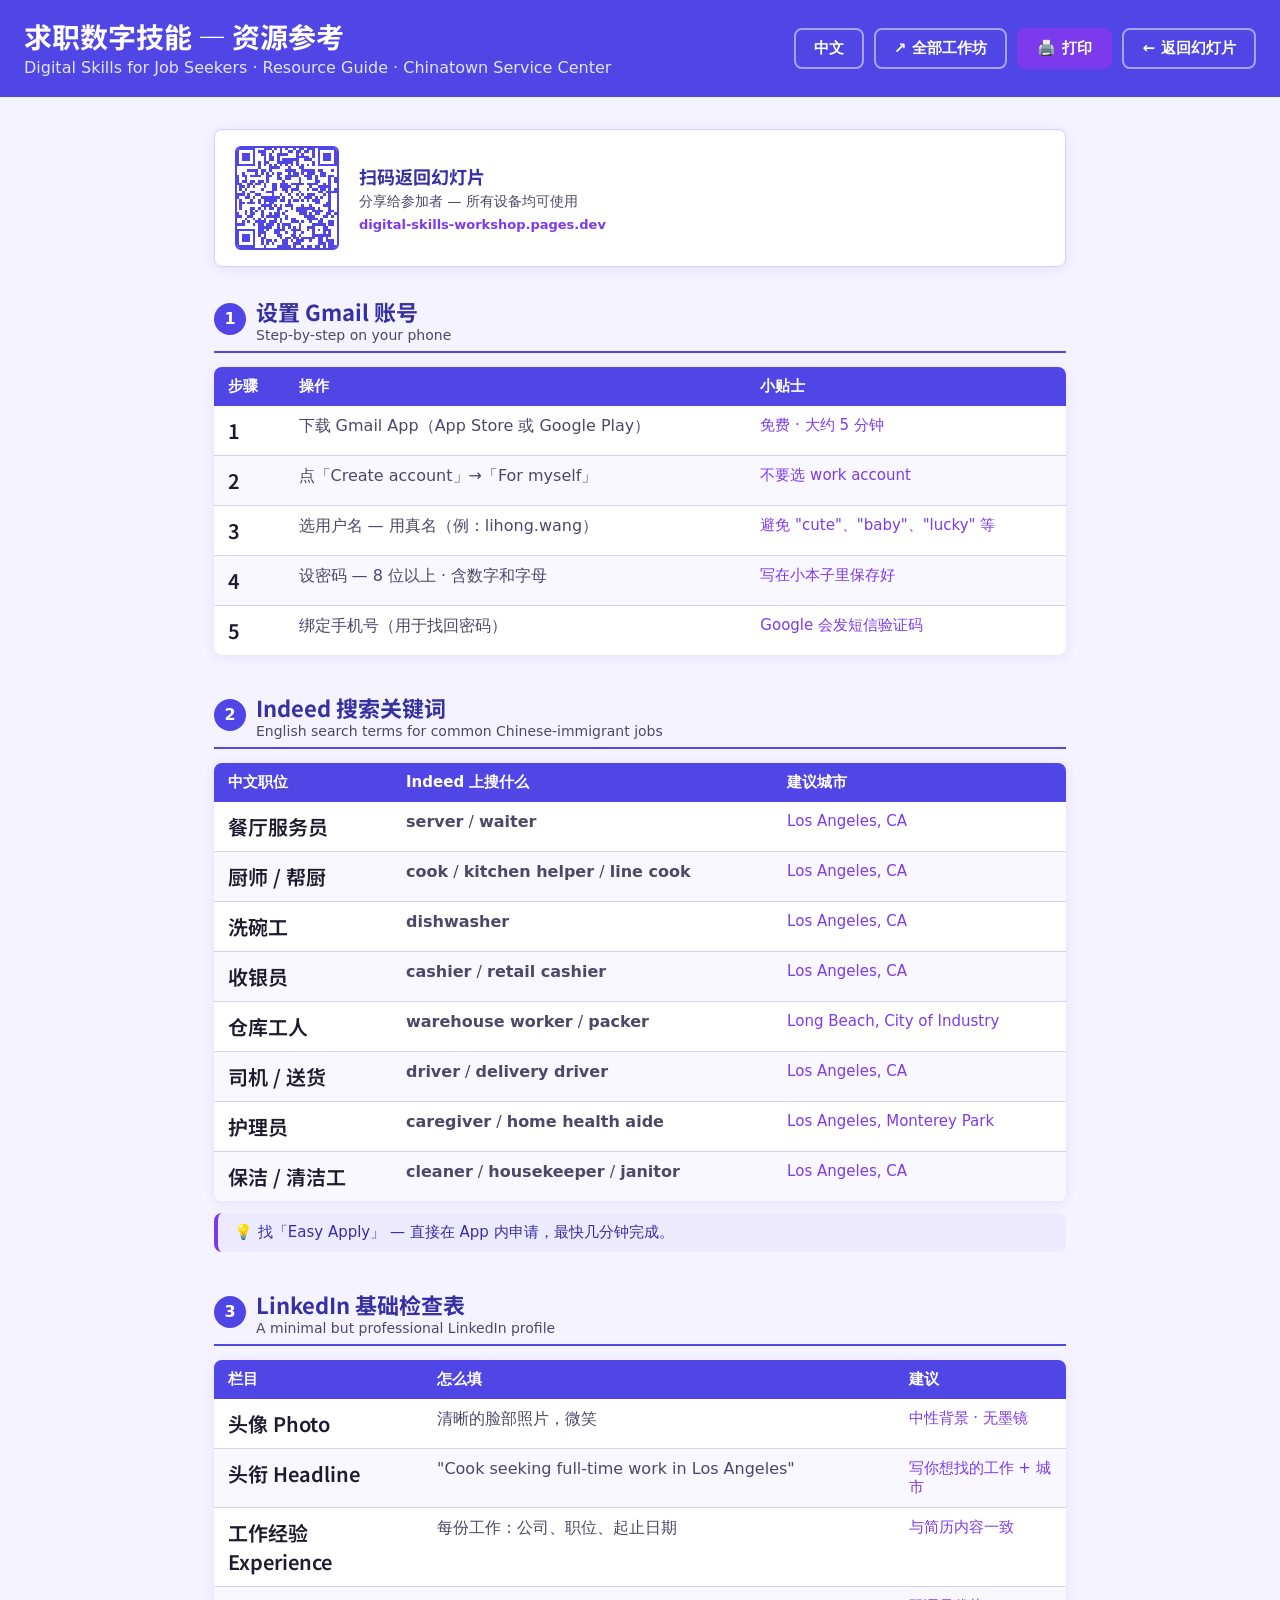
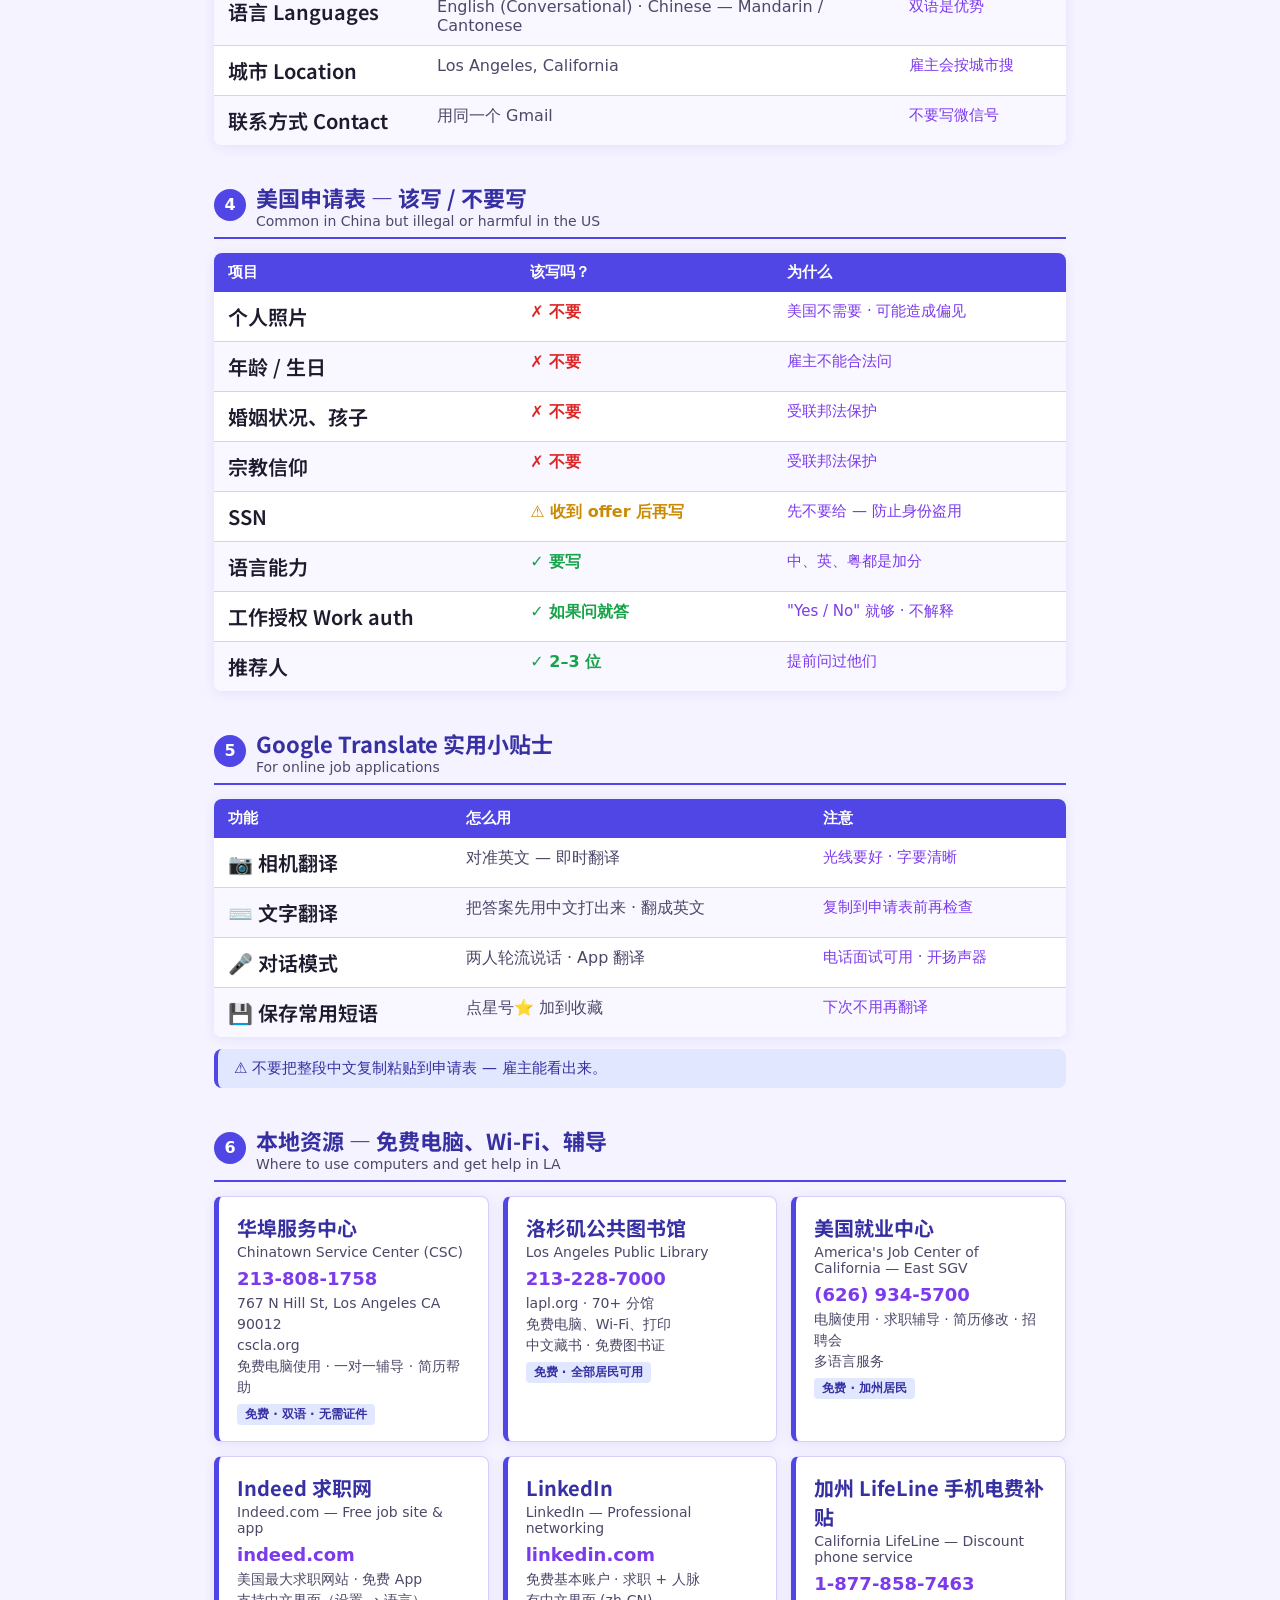
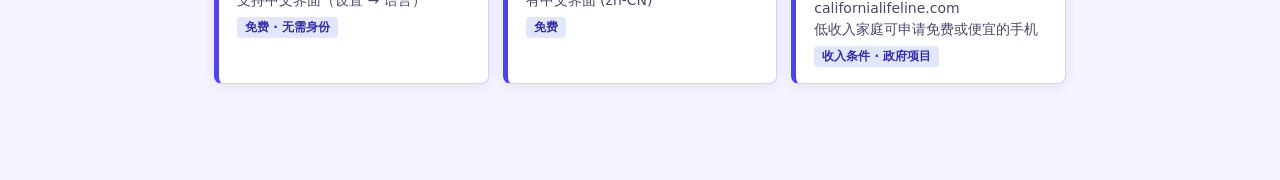
==== commit d3975f2d: "Update CSC phone number to 213-808-1758 Co-Authored-By: Claude Opus 4.8 (1M context) <noreply@anthro" ====
--- a/resources.html
+++ b/resources.html
@@ -332,7 +332,7 @@
       <div class="org-card">
         <div class="org-name-zh"><span class="zh">华埠服务中心</span><span class="en">Chinatown Service Center</span></div>
         <div class="org-name-en"><span class="zh">Chinatown Service Center (CSC)</span><span class="en">华埠服务中心</span></div>
-        <div class="org-phone">213-808-1700</div>
+        <div class="org-phone">213-808-1758</div>
         <div class="org-detail">
           <span class="zh">767 N Hill St, Los Angeles CA 90012<br>cscla.org<br>免费电脑使用 · 一对一辅导 · 简历帮助</span>
           <span class="en">767 N Hill St, Los Angeles CA 90012<br>cscla.org<br>Free computer access · 1-on-1 help · Resume aid</span>
--- a/styles.css
+++ b/styles.css
@@ -1218,3 +1218,31 @@
   outline-offset: 2px;
 }
 .hub-back-chip svg { flex-shrink: 0; opacity: 0.9; }
+
+/* ===== PRINT: slide handout (one slide per page) ===== */
+@page { size: landscape; margin: 12mm; }
+
+@media print {
+  html, body { height: auto !important; overflow: visible !important;
+               background: #fff !important; color: #000 !important; }
+  .slides-area, #slidesArea { position: static !important; overflow: visible !important; }
+  .slide {
+    display: block !important; position: static !important; inset: auto !important;
+    height: auto !important; min-height: auto !important; overflow: visible !important;
+    page-break-after: always; break-after: page; cursor: default;
+    zoom: 0.7;
+  }
+  .slide:last-child { page-break-after: auto; break-after: auto; }
+  .slide, .slide * { animation: none !important; }
+  /* hide interactive chrome (nav, toggles, reveal + print buttons, hub link) */
+  .slide-header, .slide-footer, .lang-toggle, .skip-to-main, .key-hint,
+  .nav-btn, .progress-track, .progress-label, .progress-dots, .progress-fill,
+  .hub-back-chip, .start-hint, [data-action], nav { display: none !important; }
+  /* keep small blocks intact across page breaks */
+  .answer-block, .activity-answer, .activity-answer-box, .note-block,
+  [class*="card"], [class*="-box"], [class*="callout"] { break-inside: avoid; page-break-inside: avoid; }
+  /* force-reveal gated answers so the handout is complete */
+  .answer-block, .answer, .activity-answer, .activity-answer-box,
+  .blank-answer, .paycheck-hidden, .option-match,
+  .q1-answer, .q2-answer, .q3-answer, .q2-block, .q3-block { display: block !important; }
+}
